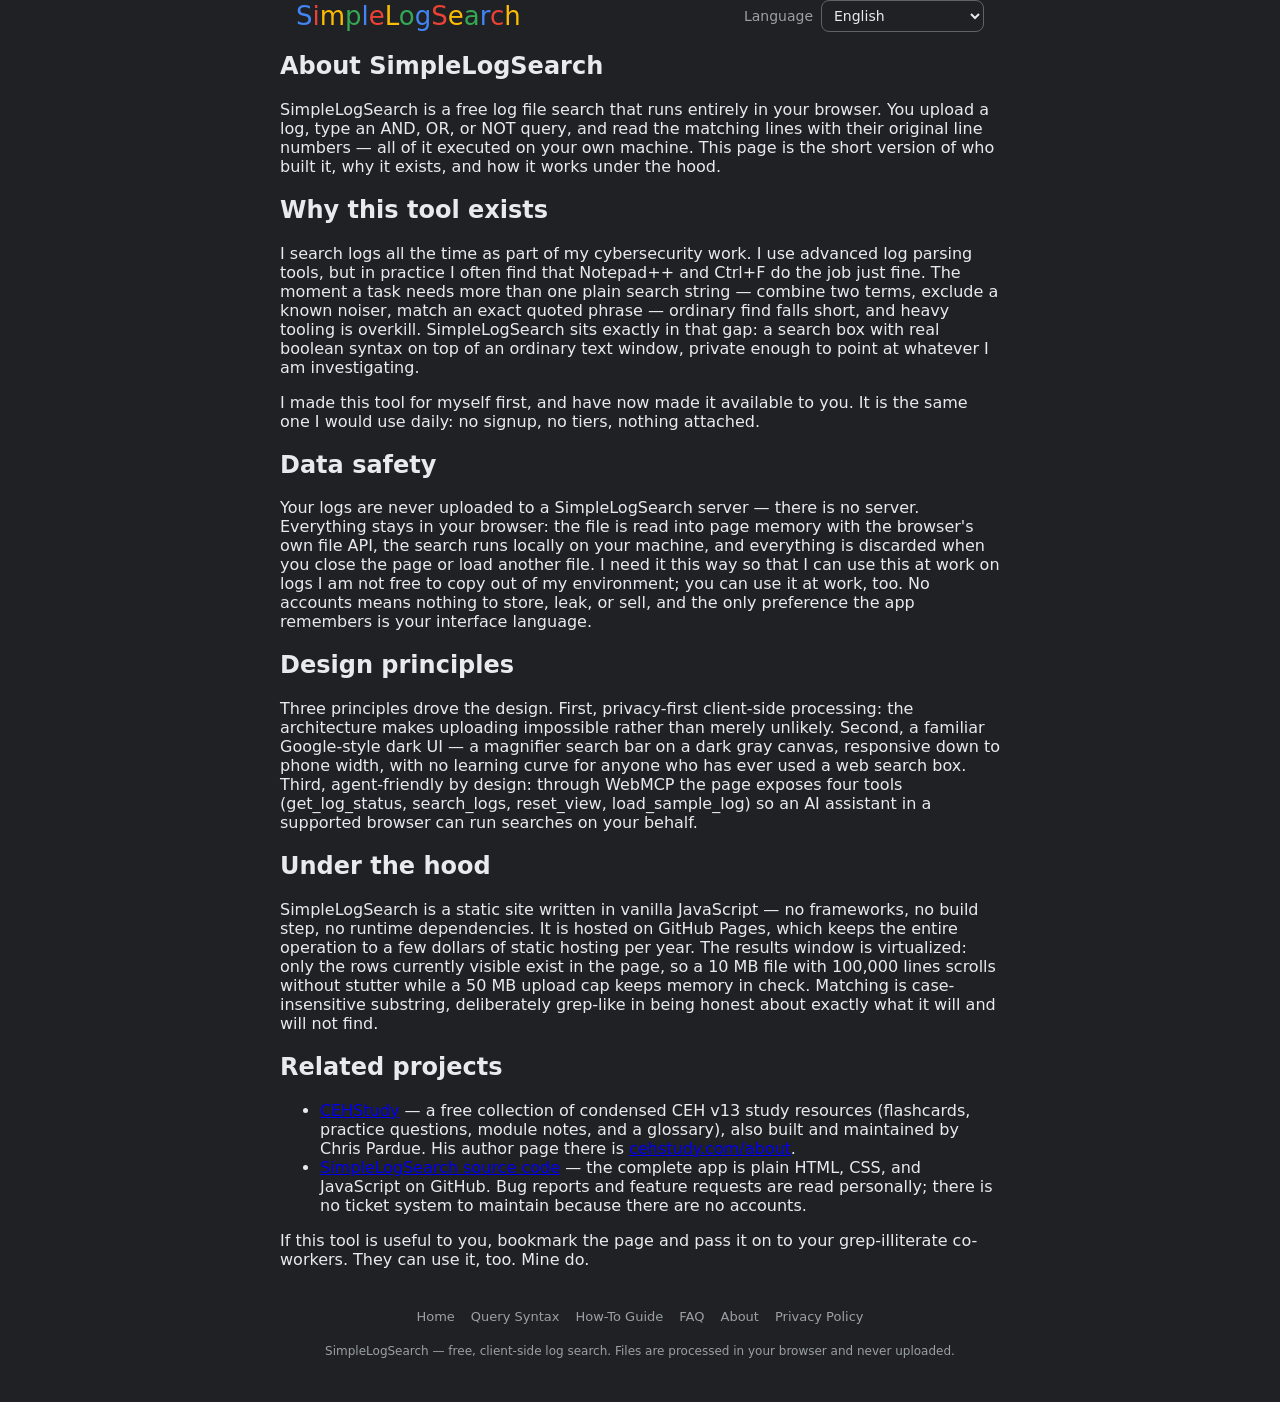
==== about/index.html @ 345d34c6 "6.9 push-everything: about page (item 6.4)" ====
<!doctype html>
<html lang="en">
<head>
  <meta charset="utf-8">
  <meta name="viewport" content="width=device-width, initial-scale=1">
  <title>About SimpleLogSearch — Who Built It and Why | SimpleLogSearch</title>
  <meta name="description" content="Chris Pardue built SimpleLogSearch for his own log triage: a free in-browser search with AND/OR/NOT queries where your files never leave the browser.">
  <meta name="robots" content="index, follow">
  <meta name="theme-color" content="#202124">
  <link rel="canonical" href="https://simplelogsearch.com/about/">
  <meta property="og:title" content="About SimpleLogSearch">
  <meta property="og:description" content="Chris Pardue built SimpleLogSearch for his own log triage: a free in-browser search with AND/OR/NOT queries where your files never leave the browser.">
  <meta property="og:url" content="https://simplelogsearch.com/about/">
  <meta property="og:type" content="website">
  <!-- Pre-paint i18n boot (spec/i18n §4 — identical to index.html): reads localStorage["sls-lang"],
       validates against the known 21 codes, sets <html lang|dir> before first paint. Full
       chrome-string application happens in js/i18n.js (deferred below); on content pages it
       affects header/footer strings only — body copy stays English (spec/seo-adsense §1). -->
  <script>
    (function () {
      var codes = ["en","zh-CN","es-ES","hi-IN","ar","bn","pt-BR","ru","ja","de","fr","ko","tr","vi","id","th","pl","ur","nl","it","uk"];
      var locale = null;
      try { locale = window.localStorage.getItem("sls-lang"); } catch (e) {}
      if (codes.indexOf(locale) === -1) locale = "en";
      document.documentElement.setAttribute("lang", locale);
      document.documentElement.setAttribute("dir", locale === "ar" || locale === "ur" ? "rtl" : "ltr");
    })();
  </script>
  <!-- JSON-LD per spec/seo-adsense §2 (about row): AboutPage + Person (Chris Pardue, sameAs
       cehstudy.com/about/) + BreadcrumbList. -->
  <script type="application/ld+json">
  {
    "@context": "https://schema.org",
    "@type": "AboutPage",
    "name": "About SimpleLogSearch",
    "url": "https://simplelogsearch.com/about/",
    "description": "Who built SimpleLogSearch, why the tool exists, its design principles, and the technology behind it."
  }
  </script>
  <script type="application/ld+json">
  {
    "@context": "https://schema.org",
    "@type": "Person",
    "name": "Chris Pardue",
    "description": "Cybersecurity professional and author of SimpleLogSearch and CEHStudy, a free CEH v13 study resource site.",
    "sameAs": ["https://cehstudy.com/about/"]
  }
  </script>
  <script type="application/ld+json">
  {
    "@context": "https://schema.org",
    "@type": "BreadcrumbList",
    "itemListElement": [
      { "@type": "ListItem", "position": 1, "name": "Home", "item": "https://simplelogsearch.com/" },
      { "@type": "ListItem", "position": 2, "name": "About", "item": "https://simplelogsearch.com/about/" }
    ]
  }
  </script>
  <link rel="stylesheet" href="../css/styles.css">
</head>
<body>
  <!-- Shared chrome per spec/seo-adsense §1: header (logo left, language select right) + footer nav (6 links) + dark theme. -->
  <header>
    <a class="wordmark" href="../index.html" aria-label="SimpleLogSearch"><span>S</span><span>i</span><span>m</span><span>p</span><span>l</span><span>e</span><span>L</span><span>o</span><span>g</span><span>S</span><span>e</span><span>a</span><span>r</span><span>c</span><span>h</span></a>
    <div class="lang-field">
      <label for="langSelect" data-i18n="lang.label">Language</label>
      <select id="langSelect">
        <option value="en">English</option>
        <option value="zh-CN">简体中文</option>
        <option value="es-ES">Español</option>
        <option value="hi-IN">हिन्दी</option>
        <option value="ar">العربية</option>
        <option value="bn">বাংলা</option>
        <option value="pt-BR">Português (Brasil)</option>
        <option value="ru">Русский</option>
        <option value="ja">日本語</option>
        <option value="de">Deutsch</option>
        <option value="fr">Français</option>
        <option value="ko">한국어</option>
        <option value="tr">Türkçe</option>
        <option value="vi">Tiếng Việt</option>
        <option value="id">Bahasa Indonesia</option>
        <option value="th">ไทย</option>
        <option value="pl">Polski</option>
        <option value="ur">اردو</option>
        <option value="nl">Nederlands</option>
        <option value="it">Italiano</option>
        <option value="uk">Українська</option>
      </select>
    </div>
  </header>

  <main class="content">
    <article>
      <h1>About SimpleLogSearch</h1>
      <p>SimpleLogSearch is a free log file search that runs entirely in your browser. You upload a log, type an AND, OR, or NOT query, and read the matching lines with their original line numbers — all of it executed on your own machine. This page is the short version of who built it, why it exists, and how it works under the hood.</p>

      <h2>Why this tool exists</h2>
      <p>I search logs all the time as part of my cybersecurity work. I use advanced log parsing tools, but in practice I often find that Notepad++ and Ctrl+F do the job just fine. The moment a task needs more than one plain search string — combine two terms, exclude a known noiser, match an exact quoted phrase — ordinary find falls short, and heavy tooling is overkill. SimpleLogSearch sits exactly in that gap: a search box with real boolean syntax on top of an ordinary text window, private enough to point at whatever I am investigating.</p>
      <p>I made this tool for myself first, and have now made it available to you. It is the same one I would use daily: no signup, no tiers, nothing attached.</p>

      <h2>Data safety</h2>
      <p>Your logs are never uploaded to a SimpleLogSearch server — there is no server. Everything stays in your browser: the file is read into page memory with the browser's own file API, the search runs locally on your machine, and everything is discarded when you close the page or load another file. I need it this way so that I can use this at work on logs I am not free to copy out of my environment; you can use it at work, too. No accounts means nothing to store, leak, or sell, and the only preference the app remembers is your interface language.</p>

      <h2>Design principles</h2>
      <p>Three principles drove the design. First, privacy-first client-side processing: the architecture makes uploading impossible rather than merely unlikely. Second, a familiar Google-style dark UI — a magnifier search bar on a dark gray canvas, responsive down to phone width, with no learning curve for anyone who has ever used a web search box. Third, agent-friendly by design: through WebMCP the page exposes four tools (get_log_status, search_logs, reset_view, load_sample_log) so an AI assistant in a supported browser can run searches on your behalf.</p>

      <h2>Under the hood</h2>
      <p>SimpleLogSearch is a static site written in vanilla JavaScript — no frameworks, no build step, no runtime dependencies. It is hosted on GitHub Pages, which keeps the entire operation to a few dollars of static hosting per year. The results window is virtualized: only the rows currently visible exist in the page, so a 10 MB file with 100,000 lines scrolls without stutter while a 50 MB upload cap keeps memory in check. Matching is case-insensitive substring, deliberately grep-like in being honest about exactly what it will and will not find.</p>

      <h2>Related projects</h2>
      <ul>
        <li><a href="https://cehstudy.com/">CEHStudy</a> — a free collection of condensed CEH v13 study resources (flashcards, practice questions, module notes, and a glossary), also built and maintained by Chris Pardue. His author page there is <a href="https://cehstudy.com/about/">cehstudy.com/about</a>.</li>
        <li><a href="https://github.com/cpardue/simplelogsearch">SimpleLogSearch source code</a> — the complete app is plain HTML, CSS, and JavaScript on GitHub. Bug reports and feature requests are read personally; there is no ticket system to maintain because there are no accounts.</li>
      </ul>

      <p>If this tool is useful to you, bookmark the page and pass it on to your grep-illiterate co-workers. They can use it, too. Mine do.</p>
    </article>
  </main>
  <footer>
    <nav>
      <a href="../index.html" data-i18n="nav.home">Home</a>
      <a href="../query-syntax/" data-i18n="nav.syntax">Query Syntax</a>
      <a href="../how-to-search-logs/" data-i18n="nav.howto">How-To Guide</a>
      <a href="../faq/" data-i18n="nav.faq">FAQ</a>
      <a href="../about/" data-i18n="nav.about">About</a>
      <a href="../privacy-policy/" data-i18n="nav.privacy">Privacy Policy</a>
    </nav>
    <p class="footer-note" data-i18n="footer.note">SimpleLogSearch — free, client-side log search. Files are processed in your browser and never uploaded.</p>
  </footer>

  <script src="../js/i18n.js" defer></script>
  <script>
    // Content-page chrome i18n (spec/seo-adsense §1): on content pages the language
    // switch affects header/footer strings only; the body copy stays English.
    document.getElementById("langSelect").addEventListener("change", function () {
      if (window.I18N) window.I18N.apply(this.value);
    });
  </script>

</body>
</html>
---- css/styles.css ----
/* SimpleLogSearch — css/styles.css
   Item 1.1: app-shell styles per spec/ui-spec §1–§3 + §6 + §7.
   Logical properties only (RTL-safe for ar/ur). Dark theme is the only theme.
   Markup for these selectors landed in item 1.2; result-window detail (§4)
   landed in item 2.1 (see the §4 section below the #results base rule).

   Component map (index.html, item 1.2):
     header          app-header row: .wordmark + .lang-field (#langSelect)
     main            <form class="search-bar"> (.search-icon, .search-input,
                    .search-submit) + .btn-row (.btn × Reset/Upload)
     #errorSlot      role=alert; hidden except when active (JS toggles)
     footer          nav (6 links) + .footer-note
     .skip-link      a11y.skipToResults (ui-spec §6)
*/

:root {
  --bg:       #202124;  /* page + header */
  --surface:  #303134;  /* search bar, buttons; row bg #1d1f22 */
  --border:   #5f6368;
  --text:     #e8eaed;  /* primary */
  --text-dim: #9aa0a6;  /* icons, secondary */
  --error:    #f28b82;
  --accent:   #8ab4f8;  /* focus ring, flash glow */
  --gutter:   #7d8590;  /* line numbers */
  --row-h:    16px;     /* fixed log row height; 13px/16px ui-monospace */
}

html, body { margin: 0; }

body {
  background: var(--bg);
  color: var(--text);
  font-family: system-ui, -apple-system, "Segoe UI", Roboto, Arial, sans-serif;
}

/* ===== ui-spec §2 — layout: single column centered max-width 720px, EXCEPT
   the result window (#results stays full width; §4 detail lands in Phase 2) ===== */
header, #errorSlot, main, footer {
  box-sizing: border-box;   /* §2/§7: padding stays inside the 720px column; no <720px overflow */
  width: 100%;
  max-width: 720px;
  margin-inline: auto;
}

#results {
  width: 100%;
  max-width: none;              /* §2 exception — full browser width */
  margin-block-start: 24px;     /* §4: container margin-top 24px */
}

/* ===== ui-spec §4 — result window (CHECKLIST 2.1) =====
   Viewport: overflow auto + native vertical resize; initial height =
   20 rows ≈ 344px (20 × 16px + 2 × 12px padding — border-box keeps the
   math exact); min 80px (5 rows) / max 90vh. Rows are fixed 16px and
   virtualized by js/log-view.js: a .log-spacer carries the total height
   (rows × 16px) and only the visible slice + 10-row overscan exists in
   the DOM. Gutter .ln is sticky so original line numbers stay visible
   during horizontal scroll of long lines; its width = max-digits × 1ch
   + 12px inline padding, set per file by log-view.js on setLines. */
#statusRow {
  font-size: 13px;
  color: var(--text-dim);       /* #9aa0a6 — content per i18n status keys */
  padding-block: 8px;
  padding-inline: 4px;
}

#logViewport {
  box-sizing: border-box;
  position: relative;           /* anchor for the ::after corner grip */
  overflow: auto;
  resize: vertical;             /* native drag-resize (grip below is decorative) */
  height: 344px;                /* initial = 20 rows (320px) + 2 × 12px padding */
  min-height: 80px;             /* 5 rows */
  max-height: 90vh;
  padding-block: 12px;
  background: #1d1f22;          /* row bg (ui-spec §1 token note) */
}

/* Decorative corner grip — CSS gradient triangle at the resize corner.
   Logical placement + mirrored gradient keep it on the live corner in rtl (§7). */
#logViewport::after {
  content: "";
  position: absolute;
  inset-block-end: 0;
  inset-inline-end: 0;
  width: 12px;
  height: 12px;
  pointer-events: none;
  background: linear-gradient(135deg, transparent 50%, var(--gutter) 50%);
}
[dir="rtl"] #logViewport::after {
  background: linear-gradient(225deg, transparent 50%, var(--gutter) 50%);
}

/* Spacer — js/log-view.js sets height = rows × 16px; the absolutely
   positioned rows inside it live at their true (virtualized) offsets. */
.log-spacer {
  position: relative;
}

/* Row — fixed 16px, display:flex → .ln + .lc (§4). Width follows its own
   content (min = full viewport width) so a long row's sticky gutter stays
   pinned across that row's entire horizontal scroll range. */
.log-row {
  position: absolute;
  inset-inline-start: 0;
  width: max-content;
  min-width: 100%;
  height: 16px;                 /* = --row-h */
  display: flex;
  font: 13px/16px ui-monospace, SFMono-Regular, Menlo, Consolas, monospace;
}

/* Gutter .ln — original line number, right-aligned, sticky. log-view.js sets
   width = max-digits × 1ch per file (default below until first setLines); the
   inline padding completes the §4 "max-digits × 1ch + 12px" formula. */
.log-row .ln {
  flex: none;
  width: 3ch;                   /* pre-setLines default; overridden per file */
  padding-inline: 6px;          /* +12px inline (ui-spec §4) */
  text-align: end;              /* right-aligned; mirrors to the left in rtl */
  color: var(--gutter);         /* #7d8590 */
  user-select: none;
  position: sticky;
  inset-inline-start: 0;
  background: #1d1f22;          /* opaque — covers content scrolling under it */
}

/* Content .lc — long lines scroll horizontally, no wrap (§4). Empty lines
   render a zero-width space (set by log-view.js) to keep the row's line box. */
.log-row .lc {
  white-space: pre;
  color: var(--text);           /* #e8eaed */
  font: 13px/16px ui-monospace, SFMono-Regular, Menlo, Consolas, monospace;
}

/* ===== header: [logo wordmark] …spacer… [Language: <select>] ===== */
header {
  display: flex;
  align-items: center;      /* logo vertically centered */
  padding-inline: 16px;     /* §2: header padding 16px inline */
}

/* Logo wordmark — 26px/500 system font, one span per letter; Google colors
   cycle [#4285F4, #EA4335, #FBBC04, #34A853]. Never i18n'd (ui-spec §2). */
.wordmark {
  font-size: 26px;
  font-weight: 500;
  text-decoration: none;
}
/* Letters cycle Google colors per spec/ui-spec §2, one span per char. */
.wordmark span:nth-child(4n+1) { color: #4285F4; }
.wordmark span:nth-child(4n+2) { color: #EA4335; }
.wordmark span:nth-child(4n+3) { color: #FBBC04; }
.wordmark span:nth-child(4n)   { color: #34A853; }

/* Language field: visible "Language" label (i18n lang.label) + native select */
.lang-field {
  display: flex;
  align-items: center;
  gap: 8px;
  margin-inline-start: auto;   /* …spacer… pushes the select to the end */
}
.lang-field label {
  font-size: 14px;
  color: var(--text-dim);
}
#langSelect {
  font-size: 14px;
  font-family: inherit;
  background: #202124;         /* = --bg */
  color: #e8eaed;              /* = --text */
  border: 1px solid #5f6368;   /* = --border */
  border-radius: 8px;
  padding: 6px 8px;            /* spec/ui-spec §2 literal (symmetric) */
}

/* ===== search bar: [magnifier icon | input | magnifier submit] (§2) ===== */
.search-bar {
  display: flex;
  align-items: center;
  height: 46px;
  border-radius: 24px;
  background: var(--surface);          /* #303134 */
  border: 1px solid transparent;       /* stable geometry when the focus border lands */
}
.search-bar:focus-within {
  box-shadow: 0 1px 6px rgba(32, 33, 36, .6);
  border-color: var(--accent);         /* #8ab4f8 */
}
.search-bar:hover:not(:focus-within) {
  box-shadow: 0 1px 6px rgba(32, 33, 36, .6);   /* hover without focus: same shadow */
}
.search-bar svg {
  width: 20px;
  height: 20px;
  fill: var(--text-dim);               /* #9aa0a6 */
  flex: none;
}
.search-icon { margin-inline-start: 12px; }

.search-input {
  flex: 1;
  min-width: 0;
  background: transparent;
  border: none;
  outline: none;                       /* focus is signaled by .search-bar:focus-within */
  color: var(--text);
  font-family: inherit;
  font-size: 16px;
  padding-inline: 8px;                 /* icon/submit spacing (not spec'd) */
}
.search-input::placeholder { color: #9aa0a6; }

.search-submit {
  flex: none;
  width: 40px;                         /* 40×40 hit area */
  height: 40px;
  margin-inline-end: 3px;              /* centers the hit area in the 46px bar */
  display: flex;
  align-items: center;
  justify-content: center;
  background: transparent;
  border: none;
  border-radius: 50%;
  cursor: pointer;
  padding: 0;
}

/* ===== buttons row: [ Reset ] [ Upload ] — 12px gap, centered (§2) ===== */
.btn-row {
  display: flex;
  justify-content: center;
  gap: 12px;
  margin-block-start: 12px;
}
.btn {
  height: 36px;
  padding: 0 16px;            /* spec/ui-spec §2 literal (symmetric) */
  border-radius: 4px;
  background: #303134;        /* = --surface */
  color: #e8eaed;             /* = --text */
  font-family: inherit;
  font-size: 14px;
  border: 1px solid #303134;
  cursor: pointer;
}
.btn:hover { background: #3c4043; }
.btn:active { transform: translateY(1px); }

/* ===== error slot — between header and search bar. No `display` here so the
   [hidden] attribute (JS) keeps working; auto-dismiss is JS (item 1.4). ===== */
#errorSlot {
  color: var(--error);        /* #f28b82 */
  font-size: 14px;
  margin-block-end: 8px;      /* §2: margin-bottom 8px, logical form */
  white-space: nowrap;
  overflow: hidden;
  text-overflow: ellipsis;    /* one line max (truncates) */
}

/* ===== ui-spec §3 — upload flash ("momentary light-up"), verbatim =====
   Trigger: add class + error message together; remove class on animationend. */
@keyframes uploadFlash {
  0%,100% { box-shadow:none; border-color:#303134 }
  50%     { box-shadow:0 0 0 4px rgba(138,180,248,.55); border-color:#8ab4f8 }
}
.uploading-flash { animation: uploadFlash .5s ease-in-out 3; }   /* ~1.5 s total */

/* ===== footer: nav links (6 pages) + footer note (§2) ===== */
footer {
  display: flex;
  flex-direction: column;
  align-items: center;
  gap: 8px;
  padding-block: 24px 32px;       /* spec does not fix footer metrics */
}
footer nav {
  display: flex;
  flex-wrap: wrap;
  justify-content: center;
  gap: 16px;
}
footer a {
  color: var(--text-dim);
  font-size: 13px;
  text-decoration: none;
}
footer a:hover {
  color: var(--text);
  text-decoration: underline;
}
.footer-note {
  color: var(--text-dim);
  font-size: 12px;
}

/* ===== ui-spec §6 — keyboard & a11y (visual parts) ===== */
.skip-link {
  position: absolute;
  inset-block-start: 8px;
  inset-inline-start: -9999px;    /* off-canvas until focused */
  z-index: 10;
  background: var(--surface);
  color: var(--text);
  font-size: 14px;
  padding: 6px 12px;
  border-radius: 4px;
  text-decoration: none;
}
.skip-link:focus { inset-inline-start: 8px; }

/* Visible focus ring for icon-only / small controls (contrast per §6) */
.btn:focus-visible,
#langSelect:focus-visible,
.search-submit:focus-visible,
footer a:focus-visible {
  outline: 2px solid var(--accent);
  outline-offset: 2px;
}

/* ===== ui-spec §7 — responsive (< 720px) ===== */
@media (max-width: 719.98px) {
  header { flex-wrap: wrap; gap: 8px; }
  main { padding-inline: 16px; }         /* keep chrome in view on small screens */
  #errorSlot { padding-inline: 16px; }   /* align with padded chrome */
  .btn-row { flex-wrap: wrap; }          /* buttons stay centered under the bar */
  /* #results keeps full width (outside the 720px column);
     gutter width is set per file by js/log-view.js (§4). */
}
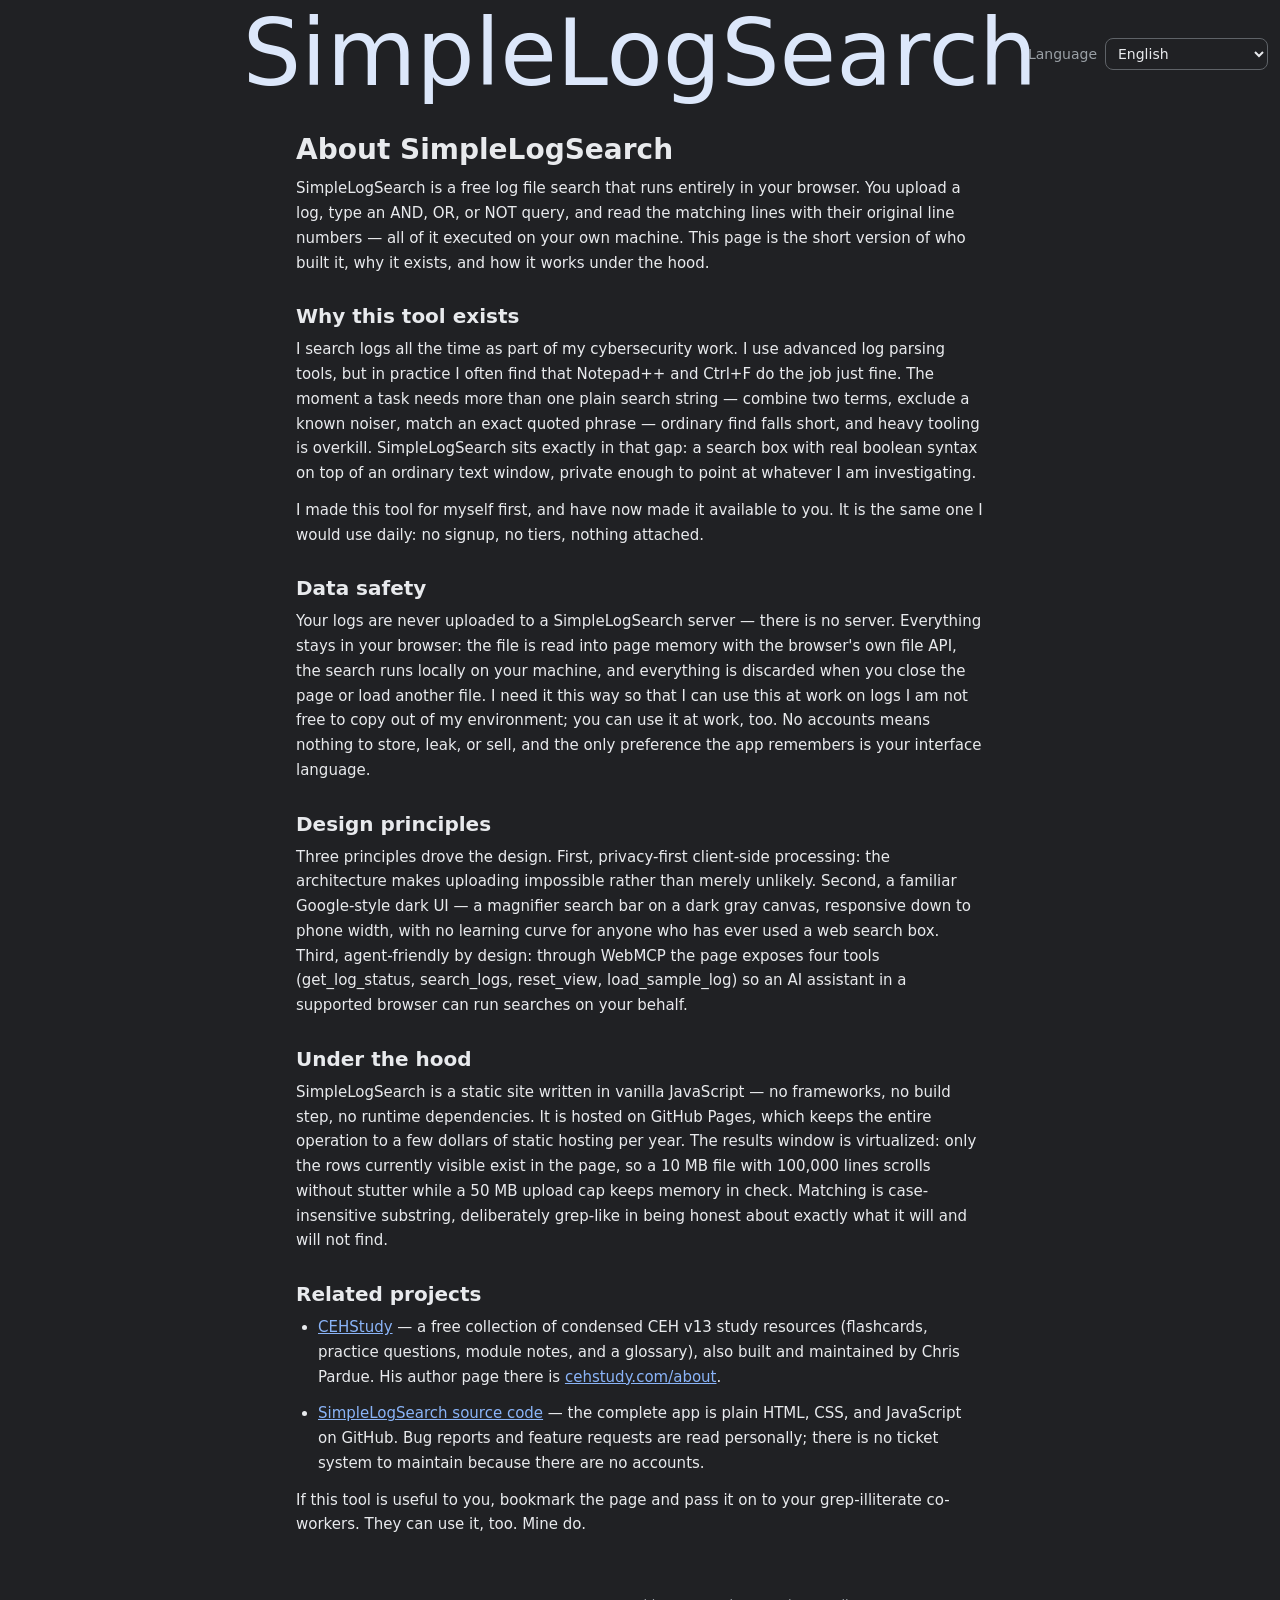
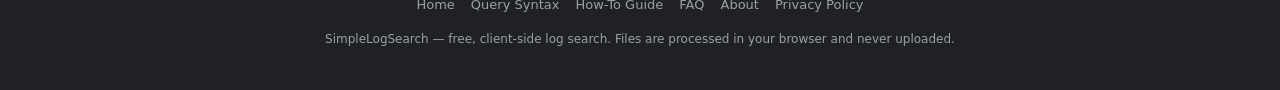
==== commit 6ca418ab: "7.2 Lighthouse fix: add missing favicon link to 5 content pages (about/faq/how-to-search-logs/privac" ====
--- a/about/index.html
+++ b/about/index.html
@@ -7,6 +7,7 @@
   <meta name="description" content="Chris Pardue built SimpleLogSearch for his own log triage: a free in-browser search with AND/OR/NOT queries where your files never leave the browser.">
   <meta name="robots" content="index, follow">
   <meta name="theme-color" content="#202124">
+  <link rel="icon" type="image/svg+xml" href="../favicon.svg">
   <link rel="canonical" href="https://simplelogsearch.com/about/">
   <meta property="og:title" content="About SimpleLogSearch">
   <meta property="og:description" content="Chris Pardue built SimpleLogSearch for his own log triage: a free in-browser search with AND/OR/NOT queries where your files never leave the browser.">
--- a/css/styles.css
+++ b/css/styles.css
@@ -9,6 +9,7 @@
      main            <form class="search-bar"> (.search-icon, .search-input,
                     .search-submit) + .btn-row (.btn × Reset/Upload)
      #errorSlot      role=alert; hidden except when active (JS toggles)
+     #pasteArea      empty-state paste box (faint THIS/THAT placeholder); §4 below
      footer          nav (6 links) + .footer-note
      .skip-link      a11y.skipToResults (ui-spec §6)
 */
@@ -92,6 +93,34 @@
   background: linear-gradient(225deg, transparent 50%, var(--gutter) 50%);
 }
 
+/* Paste area — empty state (ui-spec §4, 2026-09-20 user request). Same box
+   language as the viewport: bg #1d1f22, mono 13px/16px, initial height =
+   20 rows (344px), native vertical resize. The placeholder is the faint
+   two-line THIS/THAT demo (i18n log.placeholder). */
+#pasteArea {
+  box-sizing: border-box;
+  display: block;
+  width: 100%;
+  height: 344px;                /* = viewport initial (20 rows + padding) */
+  min-height: 80px;
+  max-height: 90vh;
+  padding-block: 12px;
+  padding-inline: 4px;
+  border: none;
+  background: #1d1f22;
+  color: var(--text);
+  font: 13px/16px ui-monospace, SFMono-Regular, Menlo, Consolas, monospace;
+  white-space: pre;
+  overflow-wrap: normal;
+  resize: vertical;
+}
+#pasteArea[hidden] { display: none; }   /* author display:block would otherwise beat [hidden] */
+#pasteArea::placeholder { color: #9aa0a6; }  /* faint — same token as .search-input::placeholder */
+#pasteArea:focus-visible {
+  outline: 2px solid var(--accent);
+  outline-offset: -2px;           /* inside the box, away from neighbors */
+}
+
 /* Spacer — js/log-view.js sets height = rows × 16px; the absolutely
    positioned rows inside it live at their true (virtualized) offsets. */
 .log-spacer {
@@ -134,32 +163,43 @@
   font: 13px/16px ui-monospace, SFMono-Regular, Menlo, Consolas, monospace;
 }
 
-/* ===== header: [logo wordmark] …spacer… [Language: <select>] ===== */
+/* ===== header: full-width row — wordmark centered above the search bar;
+   Language pinned to the far top-right corner of the screen (2026-09-20) ===== */
 header {
   display: flex;
-  align-items: center;      /* logo vertically centered */
-  padding-inline: 16px;     /* §2: header padding 16px inline */
-}
-
-/* Logo wordmark — 26px/500 system font, one span per letter; Google colors
-   cycle [#4285F4, #EA4335, #FBBC04, #34A853]. Never i18n'd (ui-spec §2). */
+  align-items: center;       /* logo vertically centered */
+  justify-content: center;   /* wordmark centered above the search bar */
+  position: relative;        /* anchor for the corner language field */
+  max-width: none;           /* full-width row — 720px exception (ui-spec §2) */
+  padding: 8px 16px;
+}
+
+/* Logo wordmark — solid off-white #dce7fa (Google multicolor retired,
+   2026-09-20 user request); one span per letter stays in the DOM. Rendered
+   height capped at 92px: font-size scales with viewport width (15 chars ≈
+   7.8em advance) reserving ~560px of horizontal corner zone (2 × worst-case
+   locale label + select + margin) so it never collides with the language
+   field; line-height:1 keeps element height == font-size ≤ 92px (ui-spec §2).
+   Full 92px cap reached at ≥ ~1278px viewports. */
 .wordmark {
-  font-size: 26px;
+  font-size: clamp(24px, calc((100vw - 560px) / 7.8), 92px);
+  line-height: 1;
   font-weight: 500;
+  color: #dce7fa;
   text-decoration: none;
 }
-/* Letters cycle Google colors per spec/ui-spec §2, one span per char. */
-.wordmark span:nth-child(4n+1) { color: #4285F4; }
-.wordmark span:nth-child(4n+2) { color: #EA4335; }
-.wordmark span:nth-child(4n+3) { color: #FBBC04; }
-.wordmark span:nth-child(4n)   { color: #34A853; }
-
-/* Language field: visible "Language" label (i18n lang.label) + native select */
+
+/* Language field: visible "Language" label (i18n lang.label) + native select,
+   pinned to the far top-right corner of the screen; inset-inline-end mirrors
+   it to the top-left in ar/ur. */
 .lang-field {
   display: flex;
   align-items: center;
   gap: 8px;
-  margin-inline-start: auto;   /* …spacer… pushes the select to the end */
+  position: absolute;
+  inset-block-start: 50%;
+  inset-inline-end: 12px;
+  transform: translateY(-50%); /* vertically centered in the header row */
 }
 .lang-field label {
   font-size: 14px;
@@ -321,10 +361,133 @@
 
 /* ===== ui-spec §7 — responsive (< 720px) ===== */
 @media (max-width: 719.98px) {
-  header { flex-wrap: wrap; gap: 8px; }
+  header {
+    flex-direction: column;   /* language row above the centered logo (§7) */
+    gap: 10px;
+  }
+  .lang-field {
+    position: static;         /* own top-right row on small screens */
+    transform: none;
+    order: -1;
+    align-self: flex-end;
+  }
+  .wordmark { font-size: min(calc((100vw - 48px) / 7.8), 72px); }
   main { padding-inline: 16px; }         /* keep chrome in view on small screens */
   #errorSlot { padding-inline: 16px; }   /* align with padded chrome */
   .btn-row { flex-wrap: wrap; }          /* buttons stay centered under the bar */
   /* #results keeps full width (outside the 720px column);
      gutter width is set per file by js/log-view.js (§4). */
 }
+/* ===== Content pages (CHECKLIST 6.1, spec/seo-adsense §1) — shared article body
+   on the dark theme; header/footer/main chrome already styled above. main keeps
+   the 720px reading column. The other five content pages reuse this block. ===== */
+main.content {
+  padding-block: 8px 24px;
+  padding-inline: 16px;
+}
+main.content h1 {
+  font-size: 28px;
+  line-height: 1.3;
+  margin-block: 16px 8px;
+}
+main.content h2 {
+  font-size: 20px;
+  line-height: 1.3;
+  margin-block: 28px 8px;
+}
+main.content p,
+main.content li {
+  font-size: 15px;
+  line-height: 1.65;
+  margin-block: 0 12px;
+}
+main.content a { color: var(--accent); }
+main.content ul,
+main.content ol {
+  padding-inline-start: 22px;
+  margin-block: 0 12px;
+}
+main.content code {
+  font-family: ui-monospace, SFMono-Regular, Menlo, Consolas, monospace;
+  font-size: 13px;
+  background: #1d1f22;                 /* row-bg token — consistent with the app */
+  padding: 1px 5px;
+  border-radius: 3px;
+}
+main.content table {
+  width: 100%;
+  border-collapse: collapse;
+  margin-block: 12px 16px;
+  font-size: 14px;
+}
+main.content th,
+main.content td {
+  text-align: start;                   /* logical — mirrors in rtl */
+  vertical-align: top;
+  padding: 8px 10px;
+  border: 1px solid #3c4043;           /* hover-state surface tone, reads as a border on --bg */
+}
+main.content th { color: var(--text-dim); font-weight: 500; }
+
+/* ===== index below-fold content (CHECKLIST 6.6, spec/seo-adsense §1.1) =====
+   Reuses the content-page typography above. Only header/#errorSlot/main/footer are
+   pinned to the 720px column by the layout rule (#results is deliberately full
+   width), so section.content carries its own column constraint + the same
+   padding as main.content. */
+section.content {
+  box-sizing: border-box;
+  width: 100%;
+  max-width: 720px;
+  margin-inline: auto;
+  padding-block: 8px 24px;
+  padding-inline: 16px;
+}
+section.content h1 {
+  font-size: 28px;
+  line-height: 1.3;
+  margin-block: 16px 8px;
+}
+section.content h2 {
+  font-size: 20px;
+  line-height: 1.3;
+  margin-block: 28px 8px;
+}
+section.content h3 {
+  font-size: 17px;
+  line-height: 1.4;
+  margin-block: 20px 6px;
+}
+section.content p,
+section.content li {
+  font-size: 15px;
+  line-height: 1.65;
+  margin-block: 0 12px;
+}
+section.content a { color: var(--accent); }
+section.content ul,
+section.content ol {
+  padding-inline-start: 22px;
+  margin-block: 0 12px;
+}
+section.content code {
+  font-family: ui-monospace, SFMono-Regular, Menlo, Consolas, monospace;
+  font-size: 13px;
+  background: #1d1f22;                 /* row-bg token — consistent with the app */
+  padding: 1px 5px;
+  border-radius: 3px;
+}
+
+/* ===== "About This Tool" collapsed section (spec/seo-adsense §1.1, 2026-09-20
+   user request) — native <details>, closed by default; the article content stays
+   in the DOM for SEO/AdSense. Reuses section.content typography above. ===== */
+details.about-details > summary {
+  cursor: pointer;
+  font-size: 20px;                     /* matches section.content h2 */
+  line-height: 1.3;
+  margin-block: 8px 4px;
+  color: var(--text);
+  user-select: none;
+}
+details.about-details > summary:hover { color: var(--accent); }
+
+
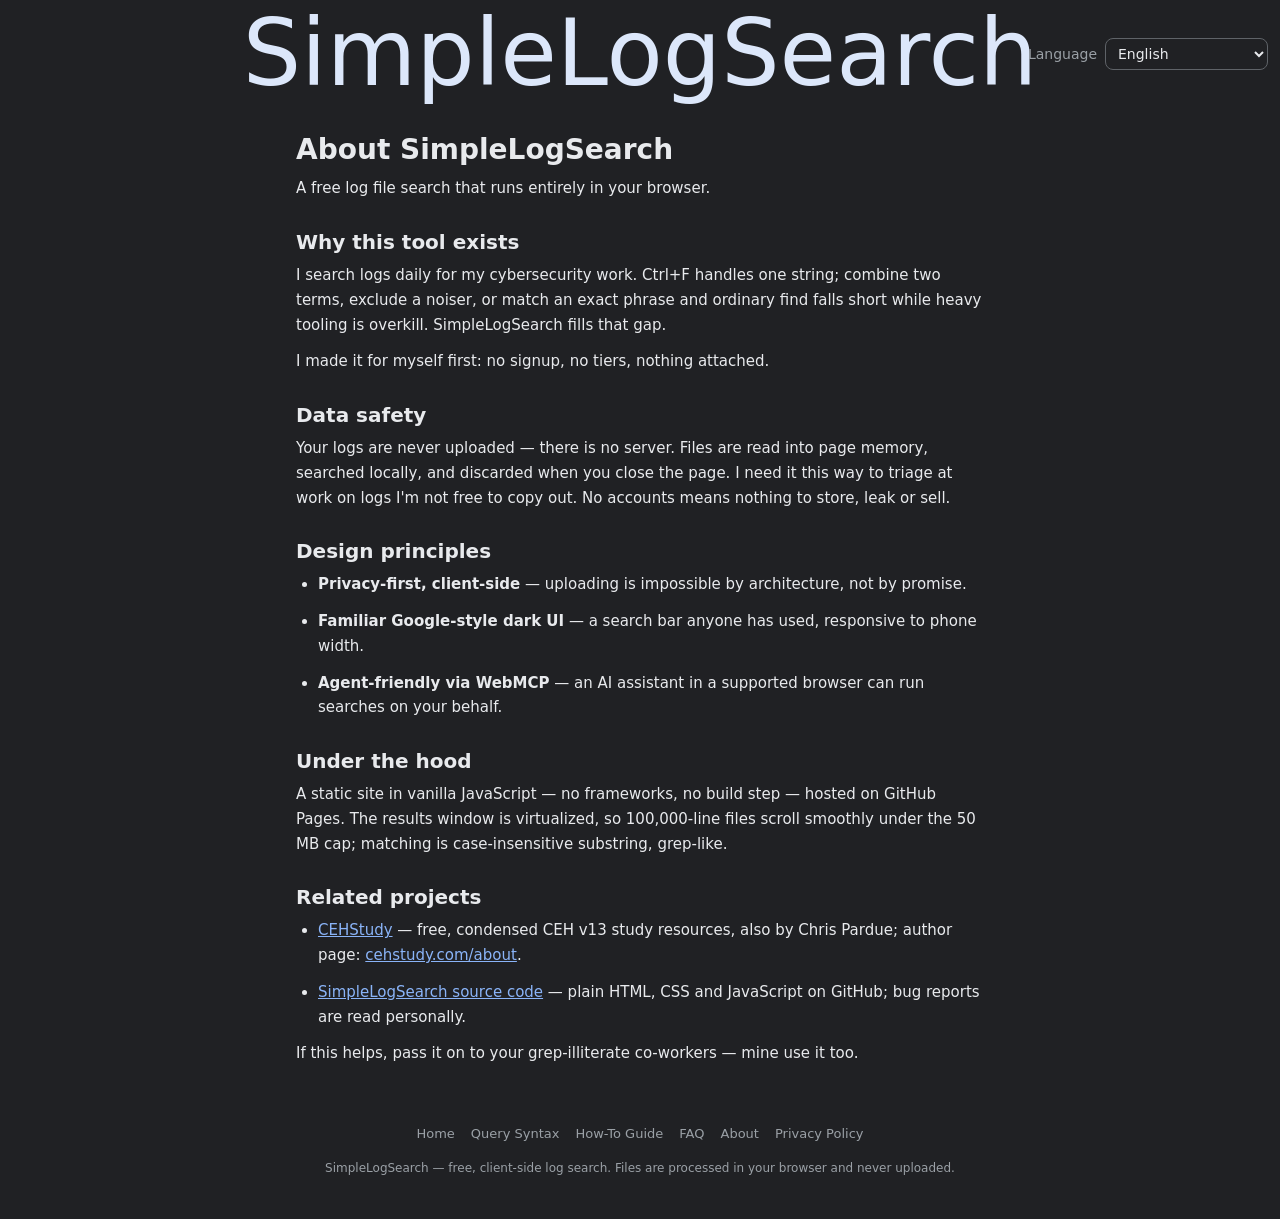
==== commit 91b07d06: "7.4A content diet (user directive): four guide pages cut to concise voice — query-syntax 1586→1062, " ====
--- a/about/index.html
+++ b/about/index.html
@@ -94,28 +94,32 @@
   <main class="content">
     <article>
       <h1>About SimpleLogSearch</h1>
-      <p>SimpleLogSearch is a free log file search that runs entirely in your browser. You upload a log, type an AND, OR, or NOT query, and read the matching lines with their original line numbers — all of it executed on your own machine. This page is the short version of who built it, why it exists, and how it works under the hood.</p>
+      <p>A free log file search that runs entirely in your browser.</p>
 
       <h2>Why this tool exists</h2>
-      <p>I search logs all the time as part of my cybersecurity work. I use advanced log parsing tools, but in practice I often find that Notepad++ and Ctrl+F do the job just fine. The moment a task needs more than one plain search string — combine two terms, exclude a known noiser, match an exact quoted phrase — ordinary find falls short, and heavy tooling is overkill. SimpleLogSearch sits exactly in that gap: a search box with real boolean syntax on top of an ordinary text window, private enough to point at whatever I am investigating.</p>
-      <p>I made this tool for myself first, and have now made it available to you. It is the same one I would use daily: no signup, no tiers, nothing attached.</p>
+      <p>I search logs daily for my cybersecurity work. Ctrl+F handles one string; combine two terms, exclude a noiser, or match an exact phrase and ordinary find falls short while heavy tooling is overkill. SimpleLogSearch fills that gap.</p>
+      <p>I made it for myself first: no signup, no tiers, nothing attached.</p>
 
       <h2>Data safety</h2>
-      <p>Your logs are never uploaded to a SimpleLogSearch server — there is no server. Everything stays in your browser: the file is read into page memory with the browser's own file API, the search runs locally on your machine, and everything is discarded when you close the page or load another file. I need it this way so that I can use this at work on logs I am not free to copy out of my environment; you can use it at work, too. No accounts means nothing to store, leak, or sell, and the only preference the app remembers is your interface language.</p>
+      <p>Your logs are never uploaded — there is no server. Files are read into page memory, searched locally, and discarded when you close the page. I need it this way to triage at work on logs I'm not free to copy out. No accounts means nothing to store, leak or sell.</p>
 
       <h2>Design principles</h2>
-      <p>Three principles drove the design. First, privacy-first client-side processing: the architecture makes uploading impossible rather than merely unlikely. Second, a familiar Google-style dark UI — a magnifier search bar on a dark gray canvas, responsive down to phone width, with no learning curve for anyone who has ever used a web search box. Third, agent-friendly by design: through WebMCP the page exposes four tools (get_log_status, search_logs, reset_view, load_sample_log) so an AI assistant in a supported browser can run searches on your behalf.</p>
+      <ul>
+        <li><strong>Privacy-first, client-side</strong> — uploading is impossible by architecture, not by promise.</li>
+        <li><strong>Familiar Google-style dark UI</strong> — a search bar anyone has used, responsive to phone width.</li>
+        <li><strong>Agent-friendly via WebMCP</strong> — an AI assistant in a supported browser can run searches on your behalf.</li>
+      </ul>
 
       <h2>Under the hood</h2>
-      <p>SimpleLogSearch is a static site written in vanilla JavaScript — no frameworks, no build step, no runtime dependencies. It is hosted on GitHub Pages, which keeps the entire operation to a few dollars of static hosting per year. The results window is virtualized: only the rows currently visible exist in the page, so a 10 MB file with 100,000 lines scrolls without stutter while a 50 MB upload cap keeps memory in check. Matching is case-insensitive substring, deliberately grep-like in being honest about exactly what it will and will not find.</p>
+      <p>A static site in vanilla JavaScript — no frameworks, no build step — hosted on GitHub Pages. The results window is virtualized, so 100,000-line files scroll smoothly under the 50 MB cap; matching is case-insensitive substring, grep-like.</p>
 
       <h2>Related projects</h2>
       <ul>
-        <li><a href="https://cehstudy.com/">CEHStudy</a> — a free collection of condensed CEH v13 study resources (flashcards, practice questions, module notes, and a glossary), also built and maintained by Chris Pardue. His author page there is <a href="https://cehstudy.com/about/">cehstudy.com/about</a>.</li>
-        <li><a href="https://github.com/cpardue/simplelogsearch">SimpleLogSearch source code</a> — the complete app is plain HTML, CSS, and JavaScript on GitHub. Bug reports and feature requests are read personally; there is no ticket system to maintain because there are no accounts.</li>
+        <li><a href="https://cehstudy.com/">CEHStudy</a> — free, condensed CEH v13 study resources, also by Chris Pardue; author page: <a href="https://cehstudy.com/about/">cehstudy.com/about</a>.</li>
+        <li><a href="https://github.com/cpardue/simplelogsearch">SimpleLogSearch source code</a> — plain HTML, CSS and JavaScript on GitHub; bug reports are read personally.</li>
       </ul>
 
-      <p>If this tool is useful to you, bookmark the page and pass it on to your grep-illiterate co-workers. They can use it, too. Mine do.</p>
+      <p>If this helps, pass it on to your grep-illiterate co-workers — mine use it too.</p>
     </article>
   </main>
   <footer>
--- a/css/styles.css
+++ b/css/styles.css
@@ -413,6 +413,7 @@
   background: #1d1f22;                 /* row-bg token — consistent with the app */
   padding: 1px 5px;
   border-radius: 3px;
+  overflow-wrap: anywhere;             /* long monospace samples (format table) break in narrow viewports instead of widening the table (7.4A gate @390) */
 }
 main.content table {
   width: 100%;
@@ -428,6 +429,19 @@
   border: 1px solid #3c4043;           /* hover-state surface tone, reads as a border on --bg */
 }
 main.content th { color: var(--text-dim); font-weight: 500; }
+main.content pre {
+  box-sizing: border-box;
+  max-width: 100%;
+  padding: 12px 14px;
+  margin-block: 12px 16px;
+  background: #1d1f22;                 /* row-bg token — consistent with the app */
+  border-radius: 4px;
+  font-family: ui-monospace, SFMono-Regular, Menlo, Consolas, monospace;
+  font-size: 13px;
+  line-height: 16px;
+  white-space: pre;
+  overflow-x: auto;                    /* long sample lines (how-to case study) scroll in-box, not the page (7.4A gate: no h-overflow @1280/390) */
+}
 
 /* ===== index below-fold content (CHECKLIST 6.6, spec/seo-adsense §1.1) =====
    Reuses the content-page typography above. Only header/#errorSlot/main/footer are
